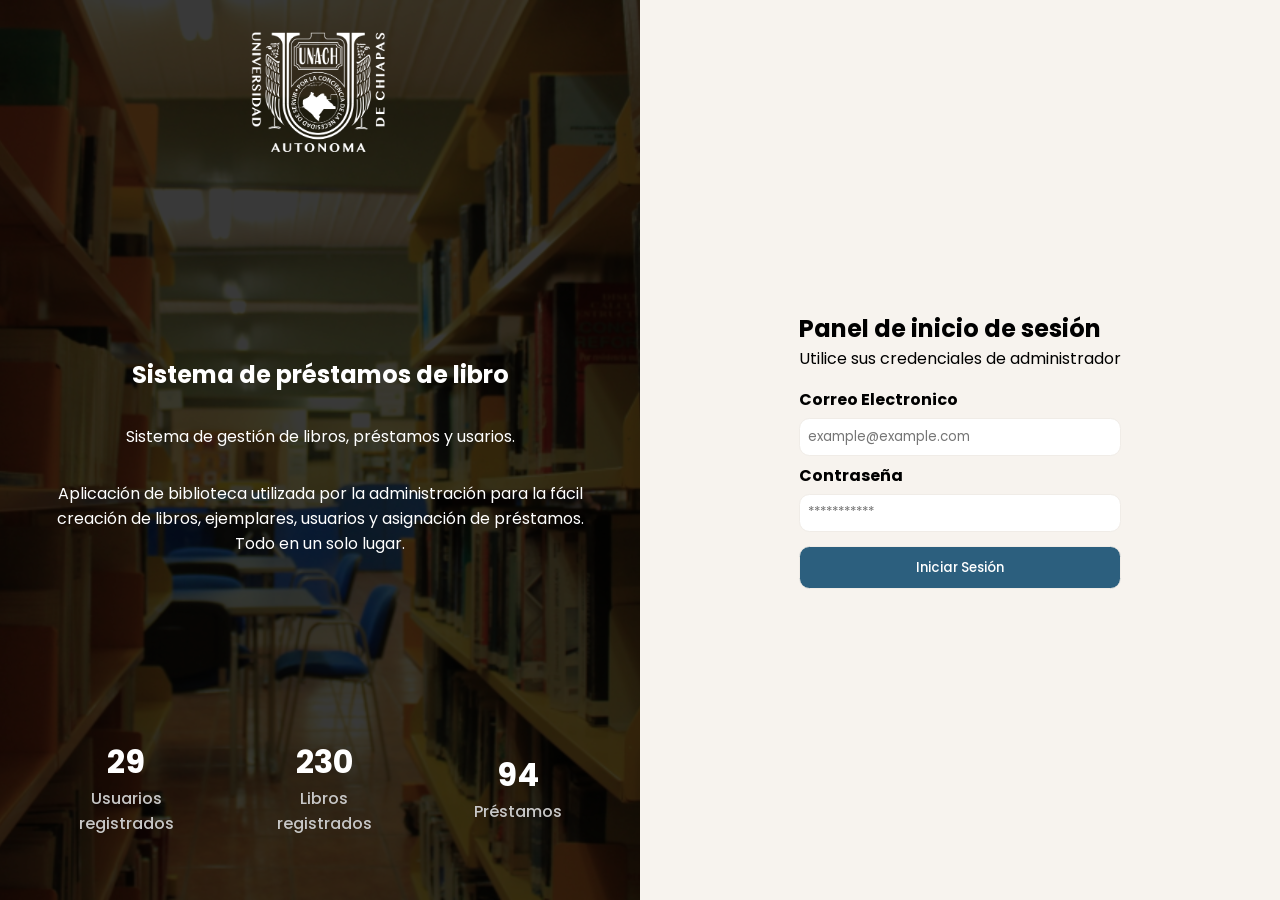
==== index.html @ 5c05cfdb "feat(indicators): Estilizar y agregar espacio a los indicadores" ====
<!DOCTYPE html>
<html lang="es">

<head>
    <meta charset="UTF-8">
    <meta name="viewport" content="width=device-width, initial-scale=1.0">
    <link rel="stylesheet" href="./src/styles/styles.css">
    <link rel="stylesheet" href="./src/styles/login.css">
    <title>Document</title>
</head>

<body>
    <main class="main">
        <section class="main__image">
            <div class="main__description">
                <div class="main__brand">
                    <a class="main__icon" href="#">
                        <picture class="main__brand-picture">
                            <source media="(max-width: 780px)" srcset="./src/assets/images/UNACHv2.png">
                            <img class="main__brand-img" src="./src/assets/images/UNACH_edu_bco.png" alt="UNACH logo">
                        </picture>
                    </a>
                </div>

                <div class="main__text-container">
                    <h1 class="main__title main__text">Sistema de préstamos de libro</h1>
                    <p class="main__summary main__text">Sistema de gestión de libros, préstamos y usarios.</p>
                    <p class="main__description-text main__text">Aplicación de biblioteca utilizada por la
                        administración para la fácil creación de libros, ejemplares, usuarios y asignación de préstamos.
                        Todo en un solo lugar.</p>
                </div>

                <div class="main__indicator">
                    <div class="indicator">
                        <div class="indicator__counter">
                            <p class="indicator__value">29</p>
                            <p class="indicator__type">Usuarios registrados </p>
                        </div>
                    </div>

                    <div class="indicator">
                        <div class="indicator__counter">
                            <p class="indicator__value">230</p>
                            <p class="indicator__type">Libros registrados</p>
                        </div>
                    </div>

                    <div class="indicator">
                        <div class="indicator__counter">
                            <p class="indicator__value">94</p>
                            <p class="indicator__type">Préstamos</p>
                        </div>
                    </div>
                </div>
            </div>
        </section>

        <section class="main__form">
            <div class="form">
                <div class="form__text">
                    <h2 class="form__title"> Panel de inicio de sesión</h2>
                    <p class="form__description">Utilice sus credenciales de administrador</p>
                </div>

                <form class="form__container" action="">
                    <label class="form__email" for="email">Correo Electronico</label>
                    <input class="form__input form__mail" type="email" id="email" placeholder="example@example.com">
                    <label class="container__password" for="contraseña">Contraseña</label>
                    <input class="form__input form__password" type="password" id="contraseña" placeholder="***********">
                    <button class="form__button--send" type="button">Iniciar Sesión</button>
                </form>
            </div>
        </section>
    </main>
</body>

</html>
---- src/styles/styles.css ----
@import url('https://fonts.googleapis.com/css2?family=Poppins:ital,wght@0,100;0,200;0,300;0,400;0,500;0,600;0,700;0,800;0,900;1,100;1,200;1,300;1,400;1,500;1,600;1,700;1,800;1,900&display=swap');

:root {
    --primary-color: #2C5F7E;
    --secondary-color: #F7F3EE;
    --bg-white: #FFFFFF;
    --text-black: #1C1917;
    --text-light: #FFFFFF;
    --danger-color: #E7000B;
    --danger-light: #FFE2E2;
    --overlay-color: rgba(0, 0, 0, 0.776);

}

* {
    box-sizing: border-box;
    margin: 0;
    padding: 0;
    font-family: "Poppins", sans-serif;
}

a {
    text-decoration: none;
}
---- src/styles/login.css ----
input, 
button {
    border: 0;
    border: 0.1rem solid #f0ece7;
    border-radius: 0.65rem;
    padding: 0.23rem auto;
}

.main {
    min-height: 100vh;
    display: flex;
    flex-direction: column;
    justify-content: center;
    align-items: center;
    gap: 2rem;
    background-color: var(--secondary-color);
}

.main__brand {
    display: flex;
    flex-direction: column;
    gap: 1.5rem;
}


.main__text {
    display: none;
}

.form {
    display: flex;
    flex-direction: column;
    gap: 1rem;
}

.form__container {
    display: flex;
    flex-direction: column;
    gap: 0.4rem;
}

.form__title {
    font-family: "Poppins";
}

#email,
#contraseña {
    padding: 0.5rem;
    outline: none;
    transition-duration: 0.1s;
}

#email:focus,
#contraseña:focus {
    border: 0.1rem solid #d0cac3;
    background-color: #f7f1f1;
}

#email:active,
#contraseña:active {
    transform: scale(0.98)
}

.form__button--send {
    margin-top: 0.5rem;
    padding: 0.65rem;
    color: var(--text-light);
    background-color: var(--primary-color);
    font-weight: 500;
    transition-duration: 0.1s;
}

.form__button--send:hover {
    transform: scale(1.015);
    background-color: #366f93;
}

.form__button--send:active {
    transform: scale(0.995);
    background-color: #254f69;
}

.form__container label {
    font-weight: 700;
}

.main__indicator {
    display: none;
}

.main__brand-title{
    text-align: center;
}

@media (min-width:780px) {
    .main {
        display: grid;
        gap: 0;
        grid-template-columns: repeat(2, 1fr);
    }

    .main__form {
        display: grid;
        height: 100vh;
        place-content: center;
    }
    
    .main__description {
        min-height: 100vh;
        display: flex;
        flex-direction: column;
        align-items: center;
        text-align: center;
        color: var(--text-light);
    }
 
    .main__brand {
        display: flex;
        flex-direction: row;
        justify-content: center;
        align-items: center;
    }

    .main__text-container {
        display: flex;
        flex-direction: column;
        gap: 2rem;
        margin: auto 3rem;
    }

    .main__image {
        display: block;
        background-image: url('/src/assets/images/libreria-unach-1.jpg');
        height: 100vh;
        background-size: 100%;
        background-size: cover;
        background-position: center;
        background-repeat: no-repeat;
        background-color: var(--overlay-color);
        background-blend-mode: overlay;
    }

    .main__icon {
        padding-block: 1em;
        padding-inline: 0.5em;
    }

    .main__brand-img {
        position: unset;
        max-height: 120px;
        margin-top: 1rem;
    }

    .main__text {
        display: block;
    }

    .main__indicator {
        display: flex;
        justify-content: space-evenly;
        align-items: center;
        width: 100%;
        gap: 1.5rem;
        margin-bottom: 0.5rem;
    }

    .indicator {
        display: flex;
        flex-direction: column;
        margin-bottom: 3.5rem;
    }

    /* Soliucionar contadores saliendo. Quizá achicar el espacio del texto */
    .indicator__counter {
        max-width: 6rem;
        transition-duration: 0.2s;
    }

    .indicator__counter:hover {
        transform: scale(1.1);
    }

    .indicator__value {
        font-size: 2rem;
        font-weight: 700;
    }

    .indicator__type {
        color: #c7c7c7;
        font-weight: 500;
    }
}
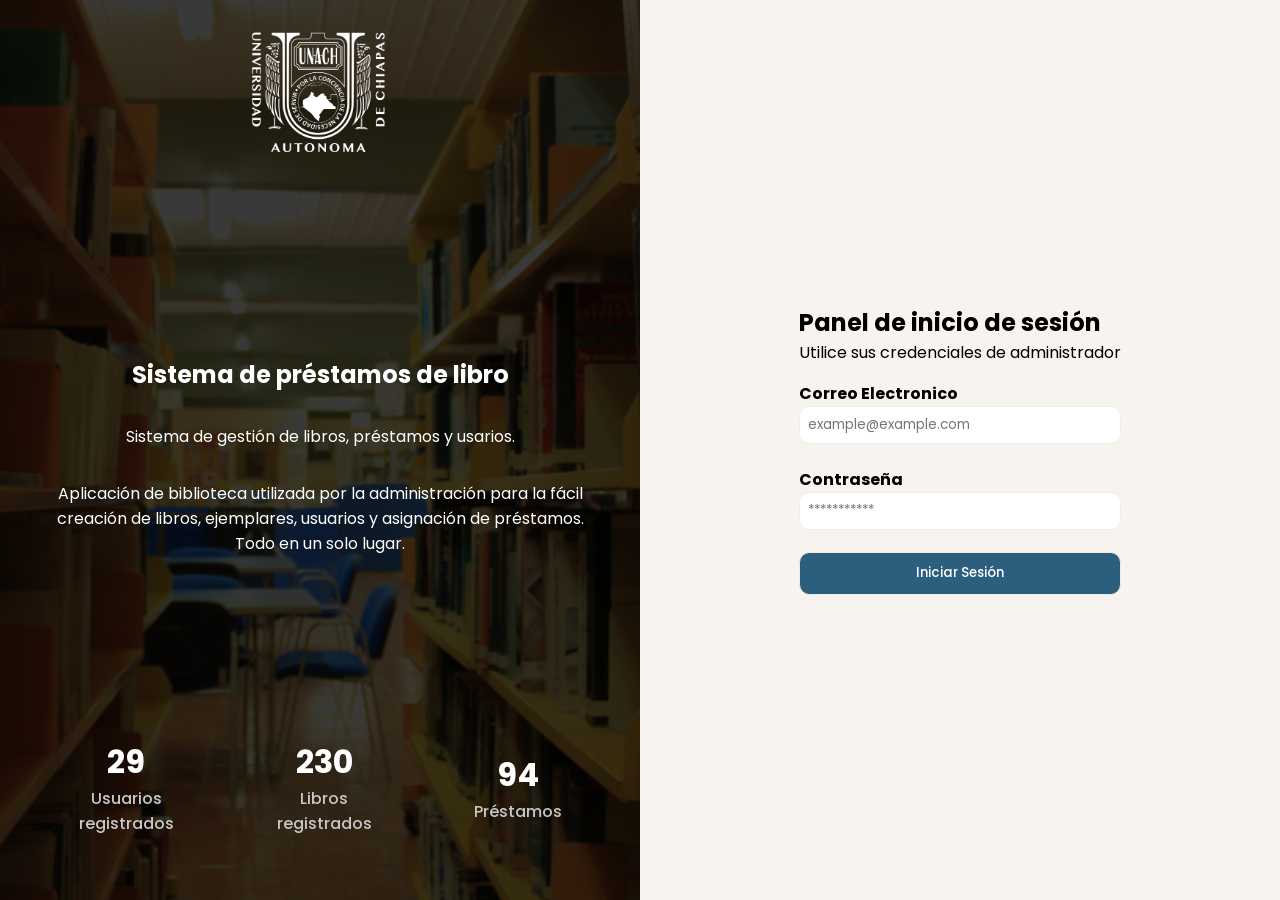
==== commit fe62d30b: "style(form): Modificar espaciado y tamaño de imagen - Icono reducido en tamaño. - Aumentar espaciado" ====
--- a/index.html
+++ b/index.html
@@ -63,10 +63,15 @@
                 </div>
 
                 <form class="form__container" action="">
-                    <label class="form__email" for="email">Correo Electronico</label>
-                    <input class="form__input form__mail" type="email" id="email" placeholder="example@example.com">
-                    <label class="container__password" for="contraseña">Contraseña</label>
-                    <input class="form__input form__password" type="password" id="contraseña" placeholder="***********">
+                    <div class="form__container--email">
+                        <label class="form__email" for="email">Correo Electronico</label>
+                        <input class="form__input form__mail" type="email" id="email" placeholder="example@example.com">
+                    </div>
+                    <div class="form__container--password">
+                        <label class="container__password" for="contraseña">Contraseña</label>
+                        <input class="form__input form__password" type="password" id="contraseña"
+                            placeholder="***********">
+                    </div>
                     <button class="form__button--send" type="button">Iniciar Sesión</button>
                 </form>
             </div>
--- a/src/styles/login.css
+++ b/src/styles/login.css
@@ -23,6 +23,12 @@
 }
 
 
+.main__brand-img {
+    position: unset;
+    max-height: 120px;
+}
+
+
 .main__text {
     display: none;
 }
@@ -36,11 +42,17 @@
 .form__container {
     display: flex;
     flex-direction: column;
-    gap: 0.4rem;
+    gap: 1.4rem;
 }
 
 .form__title {
     font-family: "Poppins";
+}
+
+.form__container--email,
+.form__container--password {
+    display: flex;
+    flex-direction: column;
 }
 
 #email,
@@ -62,7 +74,6 @@
 }
 
 .form__button--send {
-    margin-top: 0.5rem;
     padding: 0.65rem;
     color: var(--text-light);
     background-color: var(--primary-color);
@@ -146,7 +157,6 @@
     }
 
     .main__brand-img {
-        position: unset;
         max-height: 120px;
         margin-top: 1rem;
     }
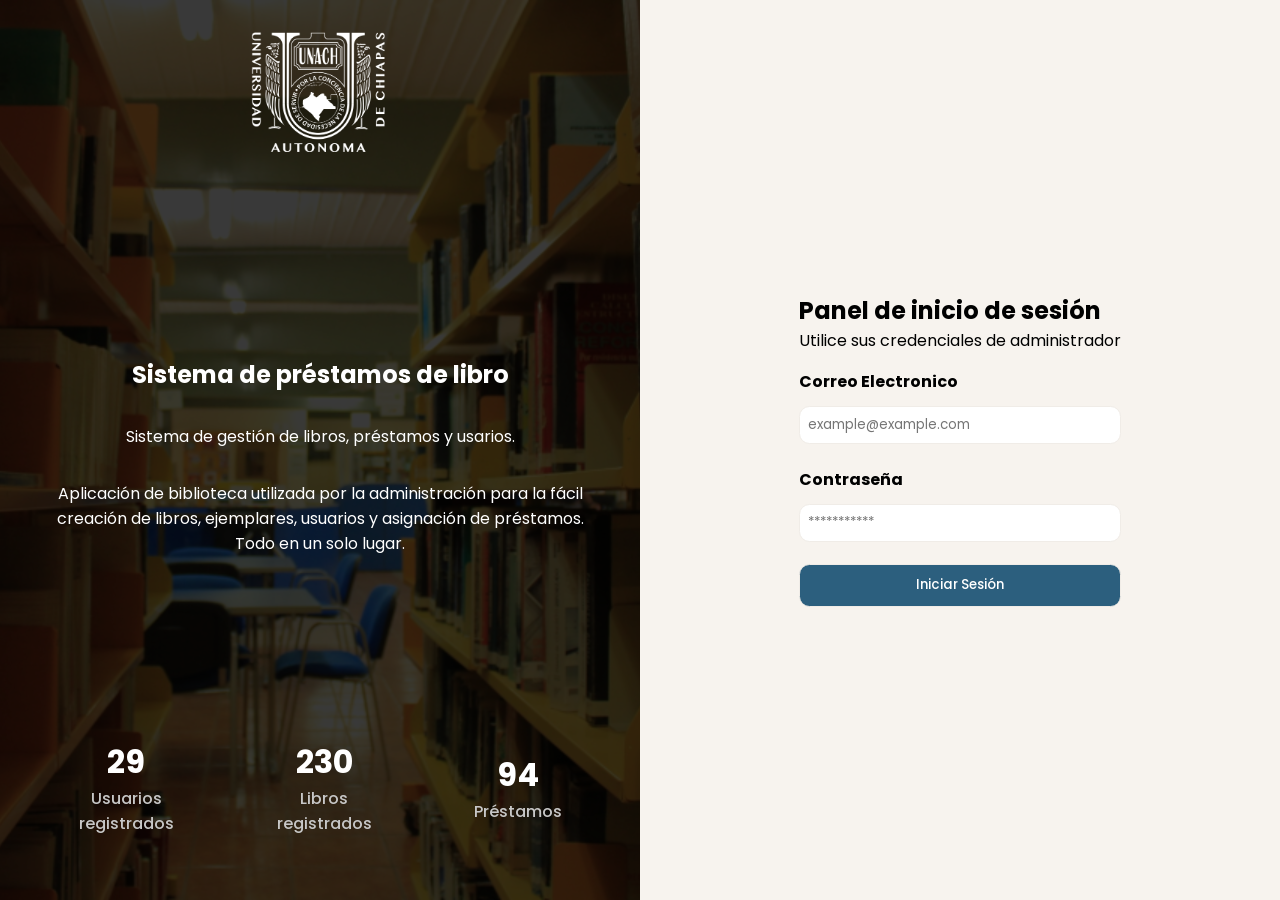
==== commit df25cb1f: "feat(login): terminar detalles finales - Close #4 - Espaciado (margin-bottom) en los labels del form" ====
--- a/index.html
+++ b/index.html
@@ -64,11 +64,11 @@
 
                 <form class="form__container" action="">
                     <div class="form__container--email">
-                        <label class="form__email" for="email">Correo Electronico</label>
+                        <label class="form__label-text form__email" for="email">Correo Electronico</label>
                         <input class="form__input form__mail" type="email" id="email" placeholder="example@example.com">
                     </div>
                     <div class="form__container--password">
-                        <label class="container__password" for="contraseña">Contraseña</label>
+                        <label class="form__label-text container__password" for="contraseña">Contraseña</label>
                         <input class="form__input form__password" type="password" id="contraseña"
                             placeholder="***********">
                     </div>
--- a/src/styles/login.css
+++ b/src/styles/login.css
@@ -1,4 +1,4 @@
-input, 
+input,
 button {
     border: 0;
     border: 0.1rem solid #f0ece7;
@@ -55,11 +55,15 @@
     flex-direction: column;
 }
 
+.form__label-text {
+    margin-bottom: 0.75rem;
+}
+
 #email,
 #contraseña {
     padding: 0.5rem;
     outline: none;
-    transition-duration: 0.1s;
+    transition-duration: 0.2s;
 }
 
 #email:focus,
@@ -78,7 +82,7 @@
     color: var(--text-light);
     background-color: var(--primary-color);
     font-weight: 500;
-    transition-duration: 0.1s;
+    transition-duration: 0.15s;
 }
 
 .form__button--send:hover {
@@ -99,7 +103,7 @@
     display: none;
 }
 
-.main__brand-title{
+.main__brand-title {
     text-align: center;
 }
 
@@ -115,7 +119,7 @@
         height: 100vh;
         place-content: center;
     }
-    
+
     .main__description {
         min-height: 100vh;
         display: flex;
@@ -124,7 +128,7 @@
         text-align: center;
         color: var(--text-light);
     }
- 
+
     .main__brand {
         display: flex;
         flex-direction: row;
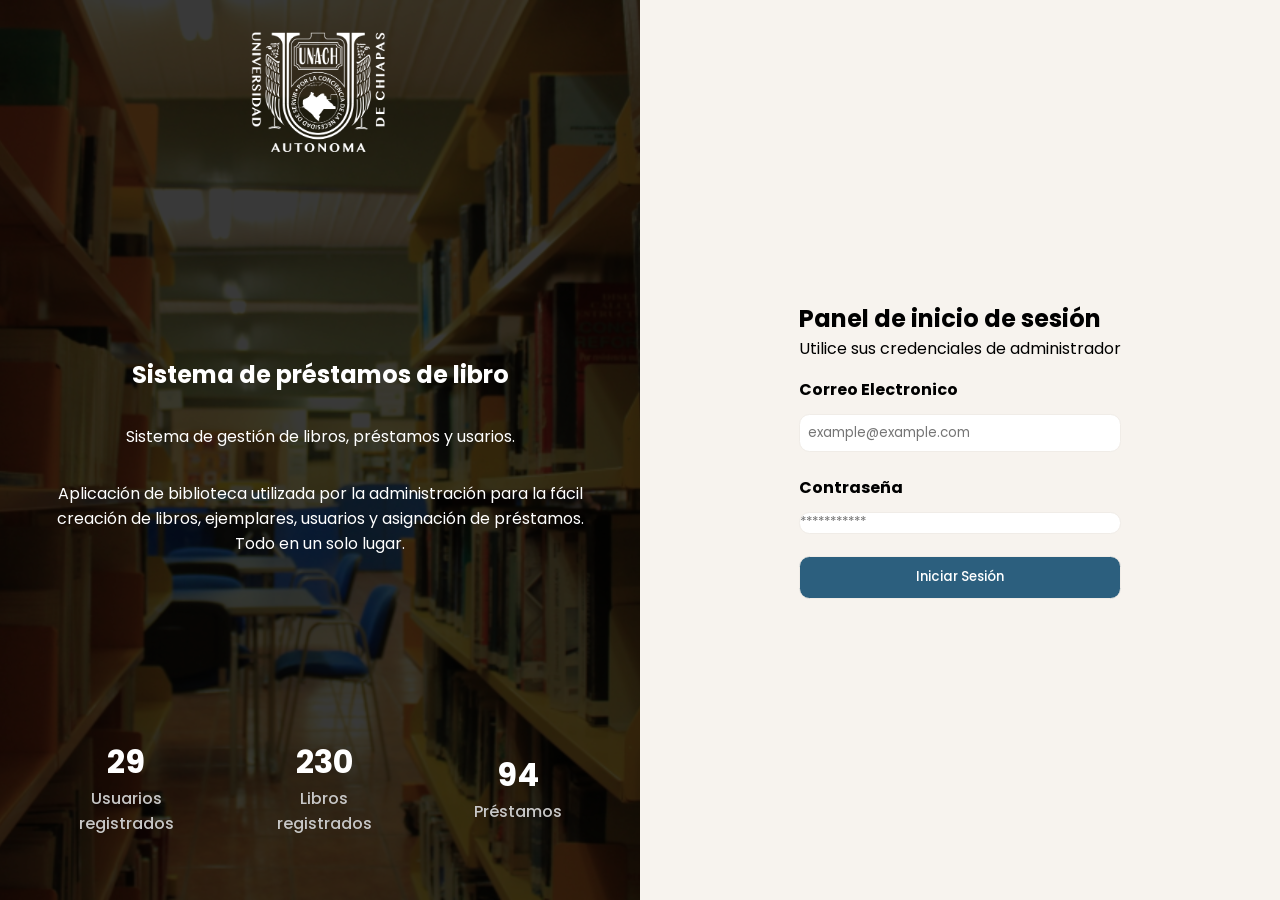
==== commit 083608e9: "fix: id de los inputs para password corregido" ====
--- a/index.html
+++ b/index.html
@@ -6,7 +6,7 @@
     <meta name="viewport" content="width=device-width, initial-scale=1.0">
     <link rel="stylesheet" href="./src/styles/styles.css">
     <link rel="stylesheet" href="./src/styles/login.css">
-    <title>Document</title>
+    <title>Panel de Inicio de Sesión</title>
 </head>
 
 <body>
@@ -68,8 +68,8 @@
                         <input class="form__input form__mail" type="email" id="email" placeholder="example@example.com">
                     </div>
                     <div class="form__container--password">
-                        <label class="form__label-text container__password" for="contraseña">Contraseña</label>
-                        <input class="form__input form__password" type="password" id="contraseña"
+                        <label class="form__label-text container__password" for="password">Contraseña</label>
+                        <input class="form__input form__password" type="password" id="password"
                             placeholder="***********">
                     </div>
                     <button class="form__button--send" type="button">Iniciar Sesión</button>
--- a/src/styles/styles.css
+++ b/src/styles/styles.css
@@ -6,10 +6,22 @@
     --bg-white: #FFFFFF;
     --text-black: #1C1917;
     --text-light: #FFFFFF;
+    --text-gray: #78716C;
+    --text-orange: #c8896a;
     --danger-color: #E7000B;
     --danger-light: #FFE2E2;
-    --overlay-color: rgba(0, 0, 0, 0.776);
-
+    --active-color: #275572;
+    --active-medium: #2e698d;
+    --active-light: #c3deef;
+    --delivered-color: #776229;
+    --delivered-light: #f3e6c1;
+    --expired-color: #9e2164;
+    --expired-light: #f1c7de;
+    --overlay-color: #000000c6;
+    --border-dark-color:#78716C;
+    --border-gray-color: #d8d8d8;
+    --infill-light-color: #fdf8f5;
+    --infill-gray-color: #ede8e0;
 }
 
 * {
@@ -21,4 +33,9 @@
 
 a {
     text-decoration: none;
+}
+
+.app__layout{
+    display: grid;
+    grid-template-columns: 1fr 5fr;
 }
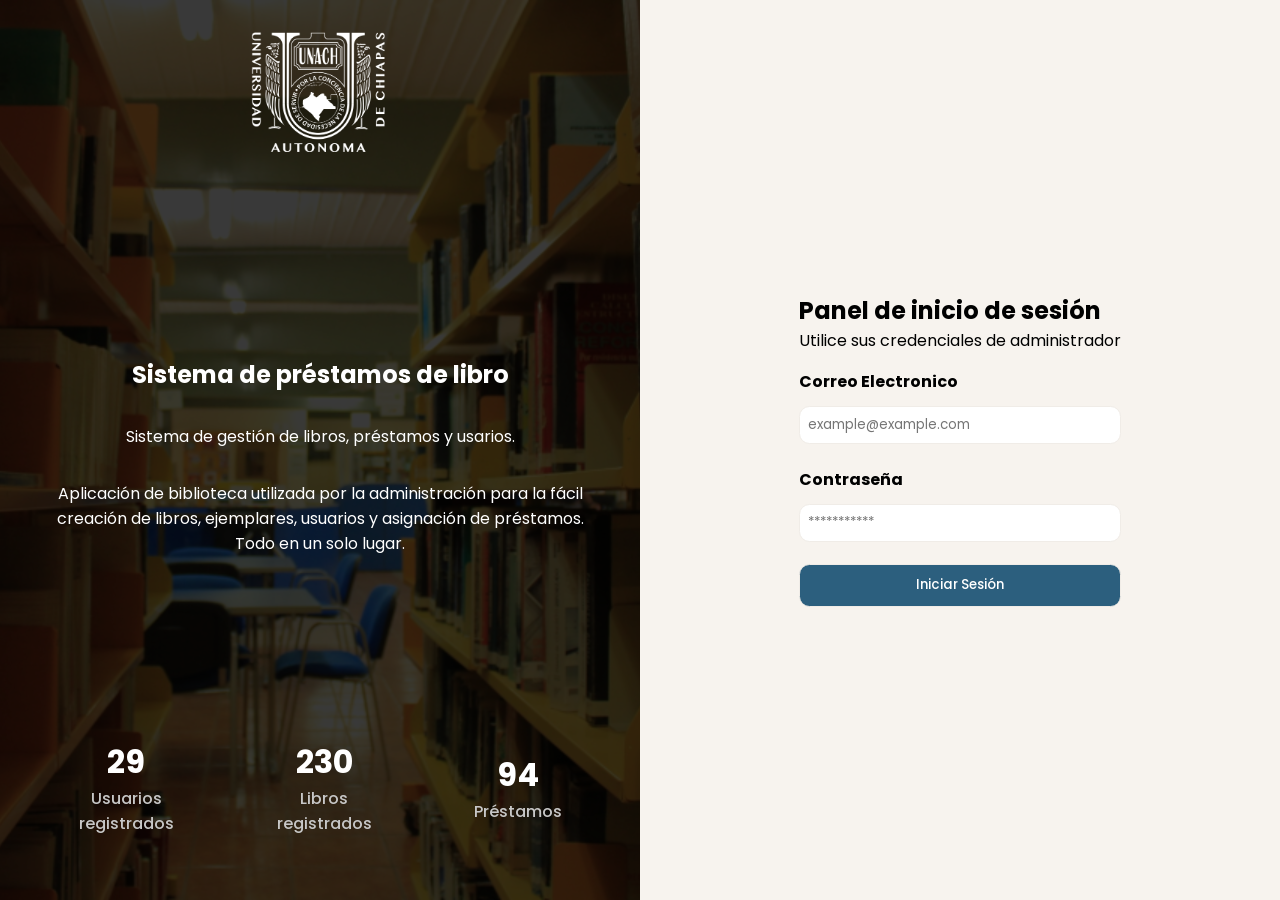
==== commit 8bf3a7c6: "fix: Cambio de atributos de type en el boton y action removida del formulario" ====
--- a/index.html
+++ b/index.html
@@ -6,6 +6,7 @@
     <meta name="viewport" content="width=device-width, initial-scale=1.0">
     <link rel="stylesheet" href="./src/styles/styles.css">
     <link rel="stylesheet" href="./src/styles/login.css">
+    <script type="module" src="./src/services/auth/auth.js"></script>
     <title>Panel de Inicio de Sesión</title>
 </head>
 
@@ -62,7 +63,7 @@
                     <p class="form__description">Utilice sus credenciales de administrador</p>
                 </div>
 
-                <form class="form__container" action="">
+                <form class="form__container">
                     <div class="form__container--email">
                         <label class="form__label-text form__email" for="email">Correo Electronico</label>
                         <input class="form__input form__mail" type="email" id="email" placeholder="example@example.com">
@@ -72,7 +73,7 @@
                         <input class="form__input form__password" type="password" id="password"
                             placeholder="***********">
                     </div>
-                    <button class="form__button--send" type="button">Iniciar Sesión</button>
+                    <button class="form__button--send" type="submit">Iniciar Sesión</button>
                 </form>
             </div>
         </section>
--- a/src/styles/login.css
+++ b/src/styles/login.css
@@ -60,20 +60,20 @@
 }
 
 #email,
-#contraseña {
+#password {
     padding: 0.5rem;
     outline: none;
     transition-duration: 0.2s;
 }
 
 #email:focus,
-#contraseña:focus {
+#password:focus {
     border: 0.1rem solid #d0cac3;
     background-color: #f7f1f1;
 }
 
 #email:active,
-#contraseña:active {
+#password:active {
     transform: scale(0.98)
 }
 
